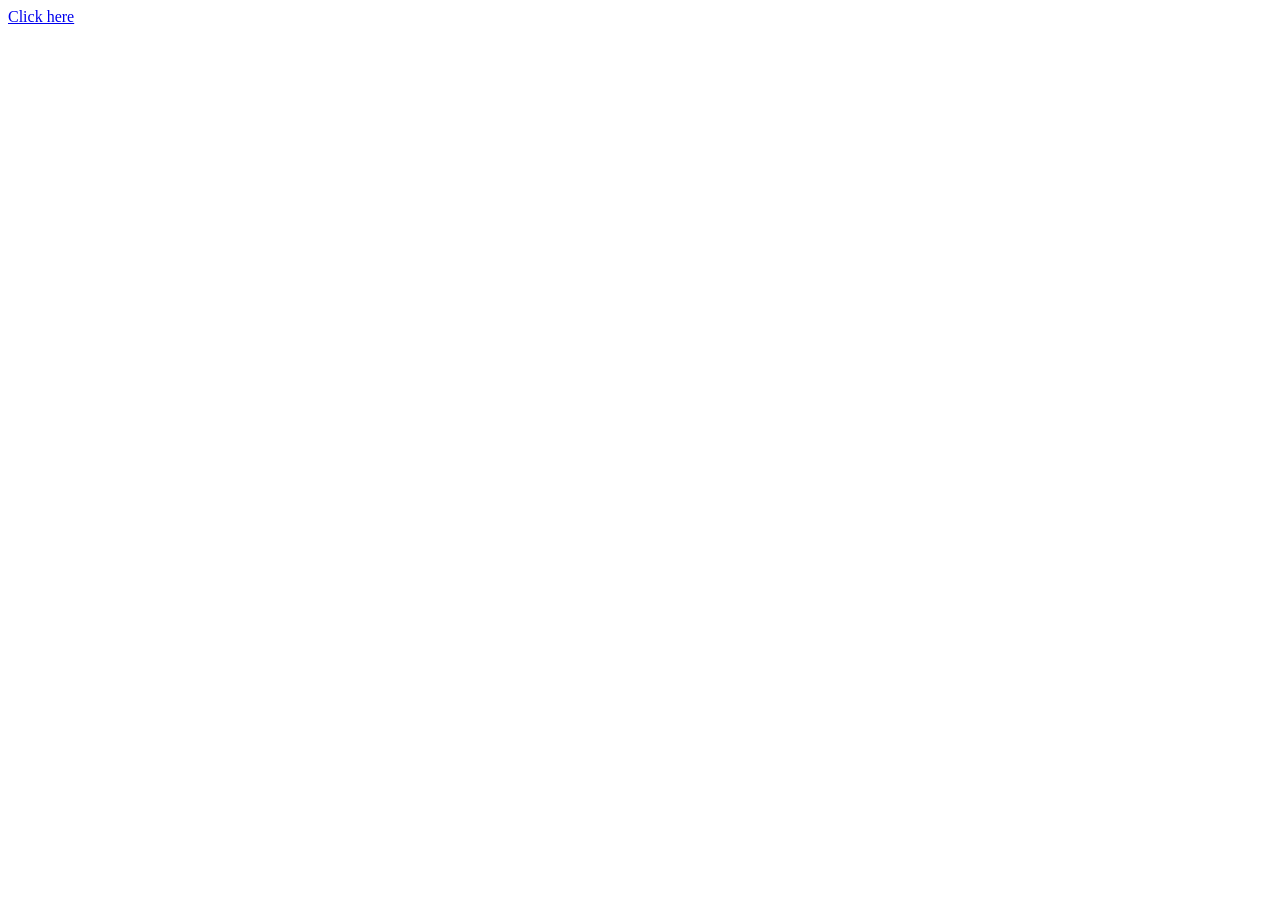
==== index.html @ 2fd54716 "trying to connect pages" ====
<!DOCTYPE html>
<html lang="en">
<head>
    <meta charset="UTF-8">
    <meta name="viewport" content="width=device-width, initial-scale=1.0">
    <title>Document</title>
</head>
<body>
    <a href="user/pet owner.html">Click here</a>
</body>
</html>
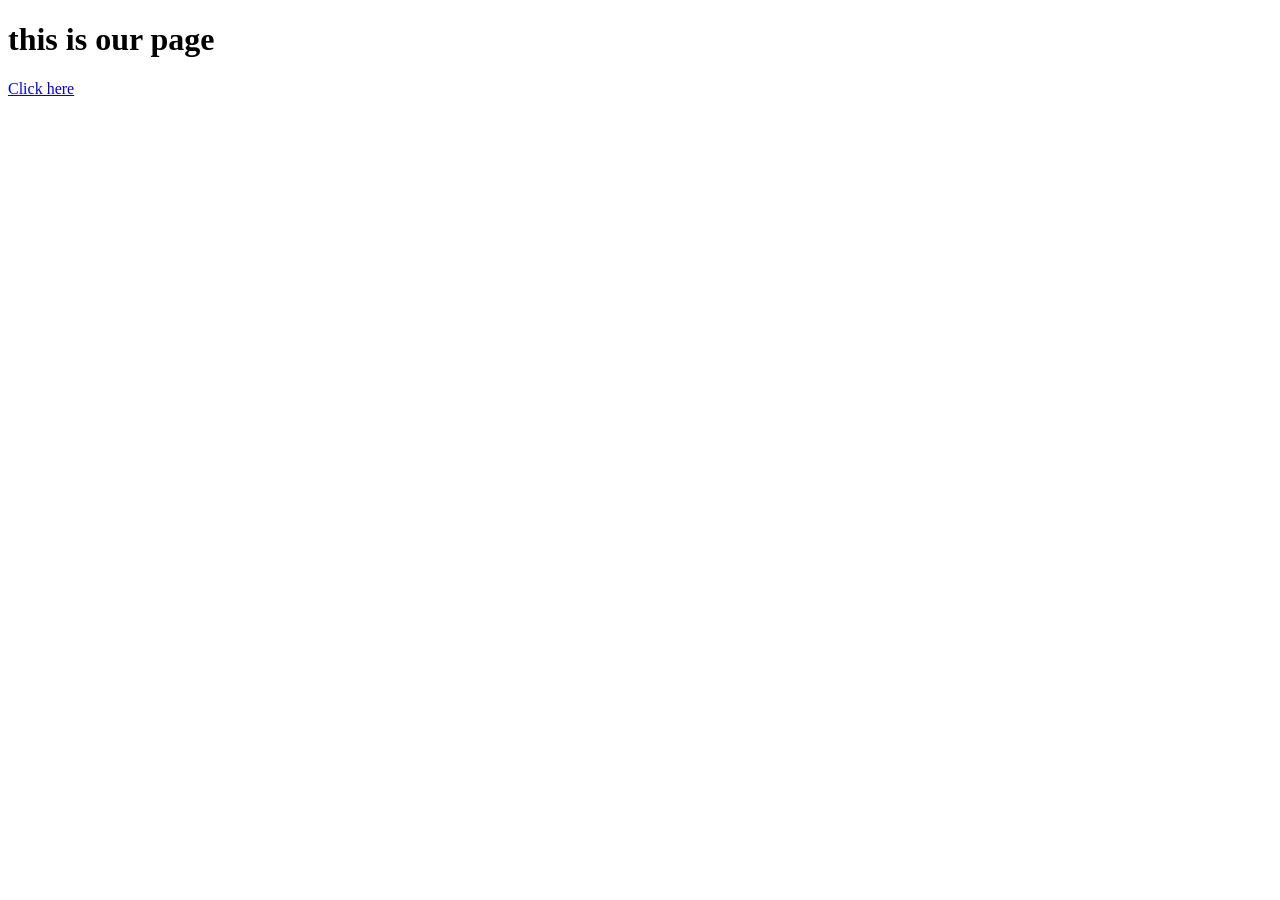
==== commit b8114710: "not deployed" ====
--- a/index.html
+++ b/index.html
@@ -6,6 +6,8 @@
     <title>Document</title>
 </head>
 <body>
+    <h1>this is our page
+    </h1>
     <a href="user/pet owner.html">Click here</a>
 </body>
 </html>
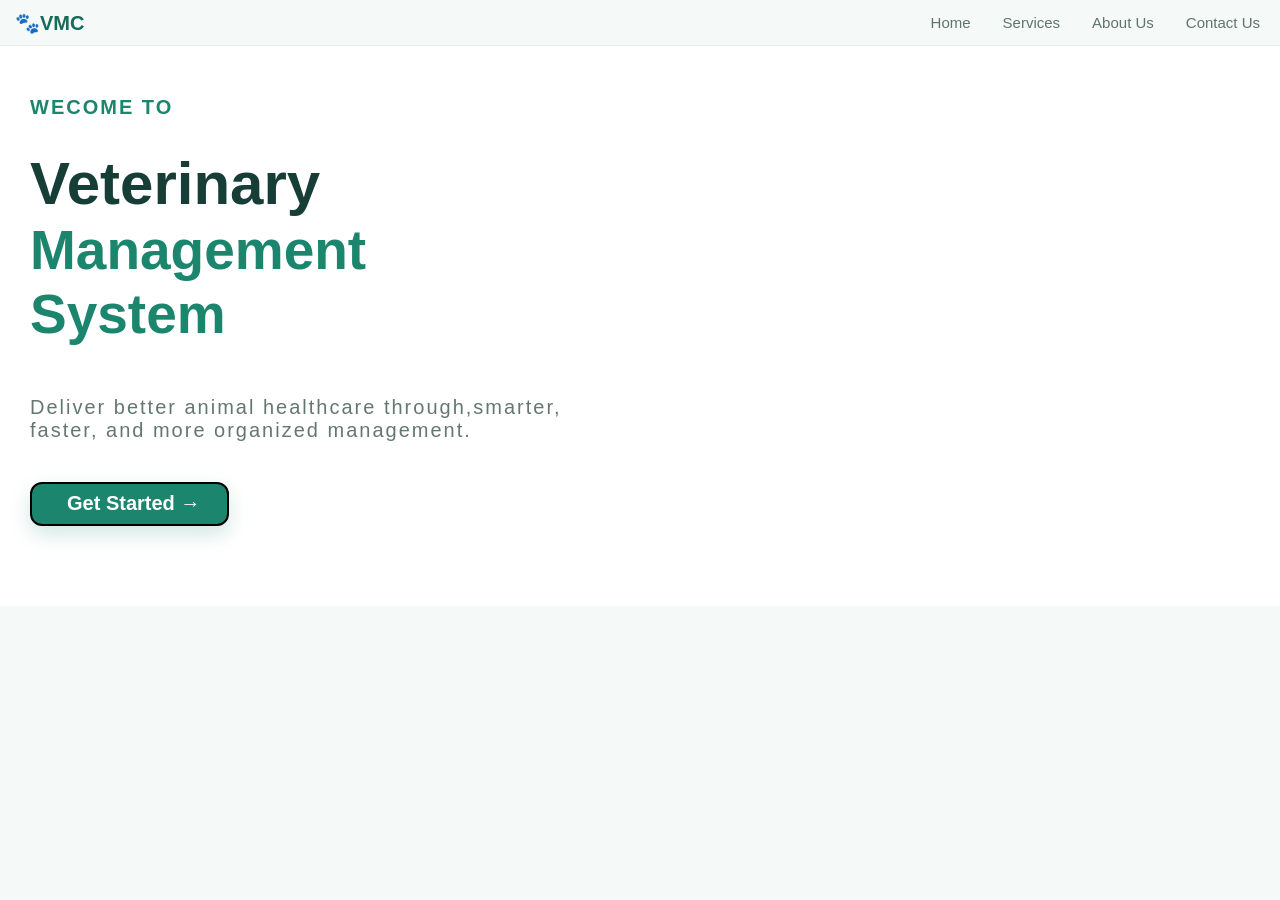
==== commit 0bd2909c: "adding everylink and also making landing page" ====
--- a/index.html
+++ b/index.html
@@ -3,11 +3,37 @@
 <head>
     <meta charset="UTF-8">
     <meta name="viewport" content="width=device-width, initial-scale=1.0">
-    <title>Document</title>
+    <title>Veterinary Management System</title>
+    <link rel="stylesheet" href="index.css">
 </head>
 <body>
-    <h1>this is our page
-    </h1>
-    <a href="user/pet owner.html">Click here</a>
+    <header id="navbar">
+        <div id="navlogo">🐾VMC</div>
+        <nav id="navitems">
+            <a href="#home">Home</a>
+            <a href="#feature">Services</a>
+            <a href="#aboutus">About Us</a>
+            <a href="#contactus">Contact Us</a>
+        </nav>
+    </header>   
+    <main>
+        <section id="section1">
+            <div id="rightside">
+                <p class="welcome">WECOME TO</p>
+                <h1>Veterinary</h1>
+                <p id="restvms">Management </p>
+                <p class="restvms">System </p>
+                <p class="description">Deliver better animal healthcare through,smarter,</p>
+                <p class="description">faster, and more organized management.</p>
+                <a href="auth/login.html" class="button1">Get Started →</a>
+            </div>
+
+            
+
+        </section>
+        <section id="section2">
+
+        </section>
+    </main> 
 </body>
 </html>
--- a/index.css
+++ b/index.css
@@ -0,0 +1,131 @@
+* {
+  margin: 0px;
+  padding: 0px;
+}
+body {
+  font-family: Arial, Helvetica, sans-serif;
+  background: #f5faf8;
+  color: #193b35;
+  min-height: 100vh;
+}
+/* navbar */
+#navbar {
+  width: 100%;
+  display: flex;
+  border-bottom: 1px solid #e5eeeb;
+  justify-content: space-between;
+  align-items: center;
+  height: 45px;
+}
+#navlogo {
+  font-size: 20px;
+  font-weight: 700;
+  color: #176b59;
+  padding-left: 15px;
+}
+#navitems {
+  display: flex;
+  display: flex;
+  gap: 32px;
+  padding-right: 20px;
+  a {
+    text-decoration: none;
+    color: #60736e;
+    font-size: 15px;
+    transition: 0.2s;
+    font-weight: 400;
+  }
+}
+#navitems a:hover {
+  color: #176b59;
+}
+/* lets do section 1 part */
+#section1 {
+  max-height: 600px;
+  width: 100%;
+  display: flex;
+    background-color: white;
+}
+#rightside {
+  width: 50%;
+  padding-left: 20px;
+  padding-top: 20px;
+}
+.welcome {
+  margin-top: 30px;
+  color: #1b856d;
+  font-size: 20px;
+  font-weight: 700;
+  letter-spacing: 2px;
+  margin-bottom: 30px;
+  margin-left: 10px;
+}
+#rightside h1 {
+  font-size: 60px;
+  font-weight: 700;
+  color: #163d36;
+  margin-left: 10px;
+}
+#restvms {
+  font-size: 55px;
+  color: #1b856d;
+  font-weight: 700;
+  margin-left: 10px;
+}
+.restvms {
+  font-size: 55px;
+  color: #1b856d;
+  font-weight: 700;
+  margin-bottom: 50px;
+  margin-left: 10px;
+}
+.description {
+  letter-spacing: 2px;
+  font-size: 20px;
+  color: #647772;
+  margin-left: 10px;
+}
+.button1 {
+  margin-top: 40px;
+  margin-left: 10px;
+  display: inline-block;
+  text-decoration: none;
+  height: 30px;
+  width: 160px;
+  padding-left: 35px;
+  padding-top: 8px;
+  padding-bottom: 2px;
+  border: 2px solid black;
+  background: #1b856d;
+  color: white;
+  font-size: 20px;
+  font-weight: 600;
+  border-radius: 12px;
+  box-shadow: 0 8px 20px rgba(27, 133, 109, 0.2);
+  transition: 0.25s;
+  margin-bottom: 80px;
+}
+.button1:hover {
+  background: #146b58;
+  transform: translateY(-2px);
+  box-shadow: 0 12px 25px rgba(27, 133, 109, 0.25);
+}
+
+
+
+
+
+
+
+
+
+
+
+
+#section2{
+  margin-top: 20px;
+   display: grid;
+  grid-template-columns: repeat(3, 1fr);
+  gap: 22px;
+
+}
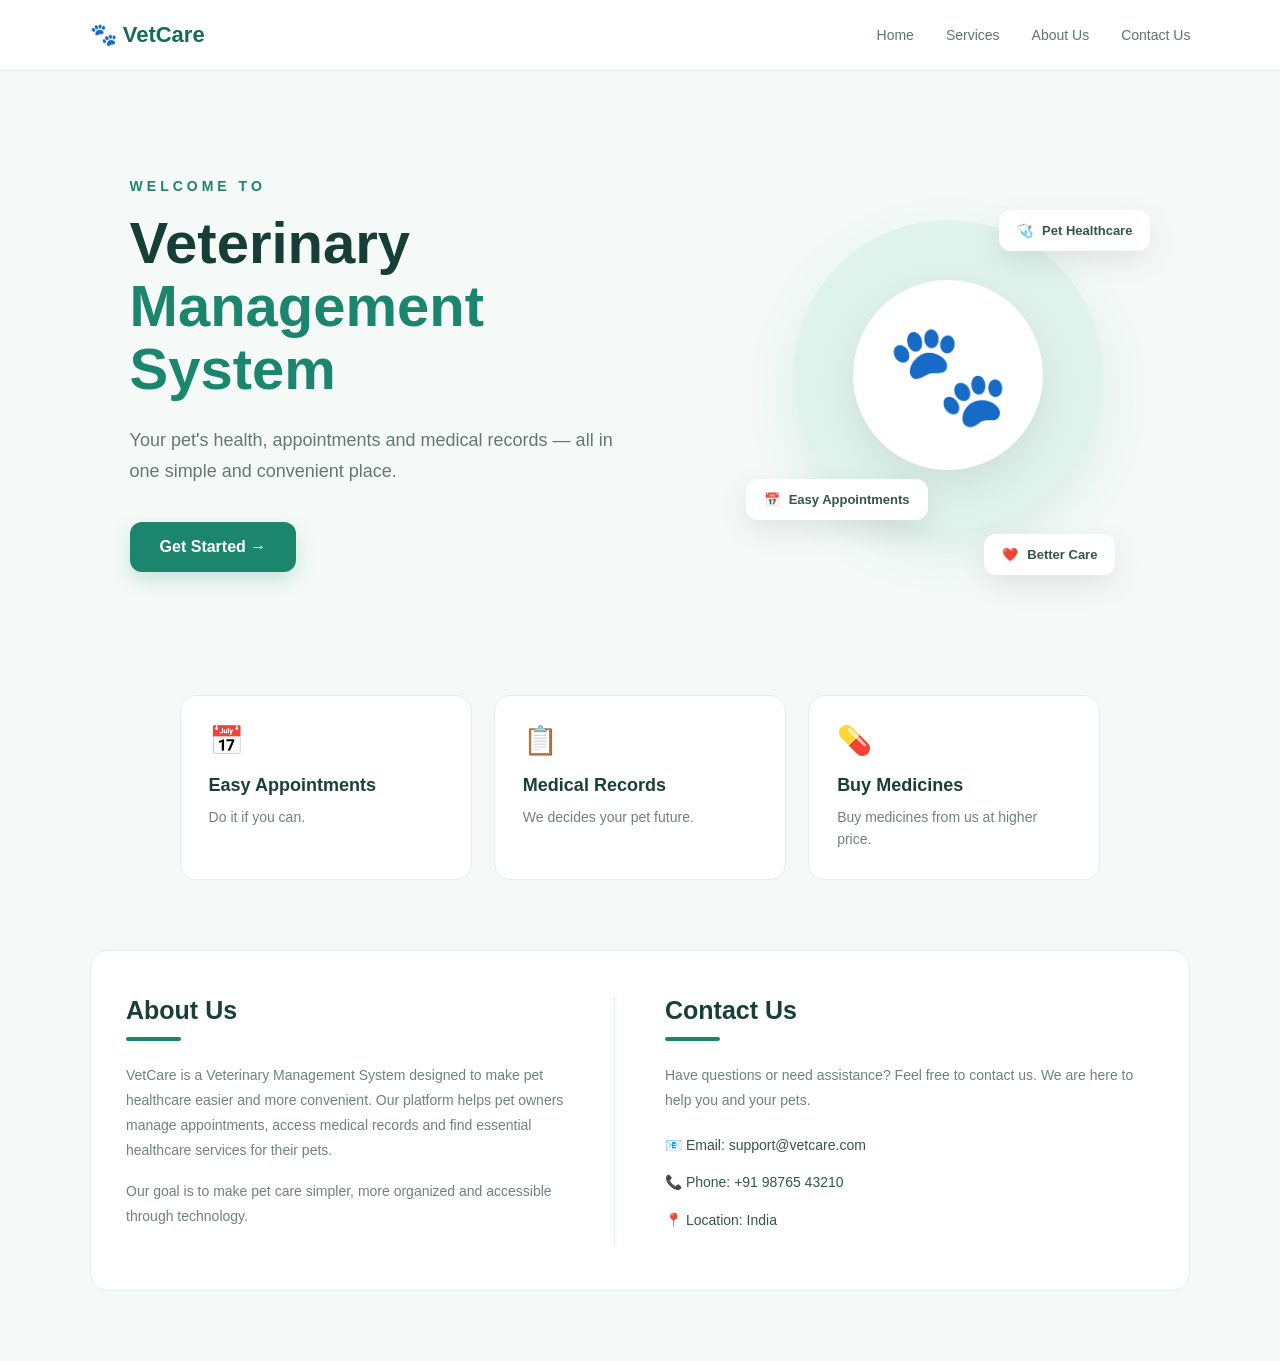
==== commit 5a3d50de: "loginpage and also connected with css v1.2" ====
--- a/index.html
+++ b/index.html
@@ -1,39 +1,106 @@
-<!DOCTYPE html>
+<!doctype html>
 <html lang="en">
-<head>
-    <meta charset="UTF-8">
-    <meta name="viewport" content="width=device-width, initial-scale=1.0">
+  <head>
+    <meta charset="UTF-8" />
+    <meta name="viewport" content="width=device-width, initial-scale=1.0" />
     <title>Veterinary Management System</title>
-    <link rel="stylesheet" href="index.css">
-</head>
-<body>
-    <header id="navbar">
-        <div id="navlogo">🐾VMC</div>
-        <nav id="navitems">
-            <a href="#home">Home</a>
-            <a href="#feature">Services</a>
-            <a href="#aboutus">About Us</a>
-            <a href="#contactus">Contact Us</a>
-        </nav>
-    </header>   
+    <link rel="stylesheet" href="index.css" />
+  </head>
+  <body>
+    <header class="navbar">
+      <div class="logo">🐾 VetCare</div>
+      <nav class="nav-links">
+        <a href="#Home">Home</a>
+        <a href="#feature">Services</a>
+        <a href="#aboutus">About Us</a>
+        <a href="#contactus">Contact Us</a>
+      </nav>
+    </header>
     <main>
-        <section id="section1">
-            <div id="rightside">
-                <p class="welcome">WECOME TO</p>
-                <h1>Veterinary</h1>
-                <p id="restvms">Management </p>
-                <p class="restvms">System </p>
-                <p class="description">Deliver better animal healthcare through,smarter,</p>
-                <p class="description">faster, and more organized management.</p>
-                <a href="auth/login.html" class="button1">Get Started →</a>
-            </div>
+      <section class="hero" id="Home">
+        <div class="hero-content">
+          <p class="welcome-text">WELCOME TO</p>
+          <h1>
+            Veterinary
+            <span> Management System </span>
+          </h1>
+          <p class="description">
+            Your pet's health, appointments and medical records — all in one
+            simple and convenient place.
+          </p>
+          <a href="auth/login.html" class="primary-button"> Get Started → </a>
+        </div>
+        <div class="hero-visual">
+          <div class="pet-circle">
+            <div class="paw">🐾</div>
+          </div>
+          <div class="floating-card card-one">
+            🩺
+            <span> Pet Healthcare </span>
+          </div>
+          <div class="floating-card card-two">
+            📅
+            <span> Easy Appointments </span>
+          </div>
+          <div class="floating-card card-three">
+            ❤️
+            <span> Better Care </span>
+          </div>
+        </div>
+      </section>
+      <section class="features" id="feature">
+        <div class="feature">
+          <div class="feature-icon">📅</div>
+          <h3>Easy Appointments</h3>
+          <p>Do it if you can.</p>
+        </div>
+        <div class="feature">
+          <div class="feature-icon">📋</div>
+          <h3>Medical Records</h3>
+          <p>We decides your pet future.</p>
+        </div>
+        <div class="feature">
+          <div class="feature-icon">💊</div>
+          <h3>Buy Medicines</h3>
+          <p>Buy medicines from us at higher price.</p>
+        </div>
+      </section>
+      <section class="info-section">
+        <!-- About Us -->
+        <div class="info-box" id="aboutus">
+          <h2>About Us</h2>
+          <div class="section-line"></div>
 
-            
+          <p>
+            VetCare is a Veterinary Management System designed to make pet
+            healthcare easier and more convenient. Our platform helps pet owners
+            manage appointments, access medical records and find essential
+            healthcare services for their pets.
+          </p>
 
-        </section>
-        <section id="section2">
+          <p>
+            Our goal is to make pet care simpler, more organized and accessible
+            through technology.
+          </p>
+        </div>
 
-        </section>
-    </main> 
-</body>
-</html>+        <!-- Contact Us -->
+        <div class="info-box" id="contactus">
+          <h2>Contact Us</h2>
+          <div class="section-line"></div>
+
+          <p>
+            Have questions or need assistance? Feel free to contact us. We are
+            here to help you and your pets.
+          </p>
+
+          <div class="contact-details">
+            <p>📧 Email: support@vetcare.com</p>
+            <p>📞 Phone: +91 98765 43210</p>
+            <p>📍 Location: India</p>
+          </div>
+        </div>
+      </section>
+    </main>
+  </body>
+</html>
--- a/index.css
+++ b/index.css
@@ -1,131 +1,403 @@
 * {
-  margin: 0px;
-  padding: 0px;
-}
+  margin: 0;
+  padding: 0;
+  box-sizing: border-box;
+}
+html {
+  scroll-behavior: smooth;
+  scroll-padding-top: 100px;
+}
+
 body {
   font-family: Arial, Helvetica, sans-serif;
   background: #f5faf8;
   color: #193b35;
   min-height: 100vh;
-}
-/* navbar */
-#navbar {
+  padding-top: 75px;
+}
+.navbar {
   width: 100%;
   display: flex;
+  justify-content: space-between;
+  align-items: center;
+  padding: 22px 7%;
+  background: #ffffff;
   border-bottom: 1px solid #e5eeeb;
-  justify-content: space-between;
-  align-items: center;
-  height: 45px;
-}
-#navlogo {
-  font-size: 20px;
+
+  position: fixed;
+  top: 0;
+  left: 0;
+  z-index: 1000;
+}
+.logo {
+  font-size: 22px;
   font-weight: 700;
   color: #176b59;
-  padding-left: 15px;
-}
-#navitems {
-  display: flex;
+}
+
+.nav-links {
   display: flex;
   gap: 32px;
-  padding-right: 20px;
-  a {
-    text-decoration: none;
-    color: #60736e;
-    font-size: 15px;
-    transition: 0.2s;
-    font-weight: 400;
-  }
-}
-#navitems a:hover {
+}
+
+.nav-links a {
+  text-decoration: none;
+  color: #60736e;
+  font-size: 14px;
+  transition: 0.2s;
+}
+
+.nav-links a:hover {
   color: #176b59;
 }
-/* lets do section 1 part */
-#section1 {
-  max-height: 600px;
-  width: 100%;
-  display: flex;
-    background-color: white;
-}
-#rightside {
-  width: 50%;
-  padding-left: 20px;
-  padding-top: 20px;
-}
-.welcome {
-  margin-top: 30px;
+
+.hero {
+  max-width: 1200px;
+  margin: auto;
+  min-height: 600px;
+  padding: 70px 7%;
+  display: flex;
+  align-items: center;
+  justify-content: space-between;
+  gap: 60px;
+}
+
+.hero-content {
+  max-width: 580px;
+}
+
+.welcome-text {
   color: #1b856d;
-  font-size: 20px;
+  font-size: 14px;
   font-weight: 700;
-  letter-spacing: 2px;
-  margin-bottom: 30px;
-  margin-left: 10px;
-}
-#rightside h1 {
-  font-size: 60px;
-  font-weight: 700;
+  letter-spacing: 4px;
+  margin-bottom: 18px;
+}
+
+.hero-content h1 {
+  font-size: 58px;
+  line-height: 1.08;
   color: #163d36;
-  margin-left: 10px;
-}
-#restvms {
-  font-size: 55px;
+  margin-bottom: 25px;
+}
+
+.hero-content h1 span {
+  display: block;
   color: #1b856d;
-  font-weight: 700;
-  margin-left: 10px;
-}
-.restvms {
-  font-size: 55px;
-  color: #1b856d;
-  font-weight: 700;
-  margin-bottom: 50px;
-  margin-left: 10px;
-}
+}
+
 .description {
-  letter-spacing: 2px;
-  font-size: 20px;
+  max-width: 500px;
+  font-size: 18px;
+  line-height: 1.7;
   color: #647772;
-  margin-left: 10px;
-}
-.button1 {
-  margin-top: 40px;
-  margin-left: 10px;
+  margin-bottom: 35px;
+}
+
+.primary-button {
   display: inline-block;
-  text-decoration: none;
-  height: 30px;
-  width: 160px;
-  padding-left: 35px;
-  padding-top: 8px;
-  padding-bottom: 2px;
-  border: 2px solid black;
+  padding: 16px 30px;
   background: #1b856d;
   color: white;
-  font-size: 20px;
+  text-decoration: none;
+  font-size: 16px;
   font-weight: 600;
   border-radius: 12px;
   box-shadow: 0 8px 20px rgba(27, 133, 109, 0.2);
   transition: 0.25s;
-  margin-bottom: 80px;
-}
-.button1:hover {
+}
+
+.primary-button:hover {
   background: #146b58;
   transform: translateY(-2px);
   box-shadow: 0 12px 25px rgba(27, 133, 109, 0.25);
 }
 
-
-
-
-
-
-
-
-
-
-
-
-#section2{
-  margin-top: 20px;
-   display: grid;
+.hero-visual {
+  position: relative;
+  width: 420px;
+  height: 420px;
+  display: flex;
+  justify-content: center;
+  align-items: center;
+}
+
+.pet-circle {
+  width: 310px;
+  height: 310px;
+  border-radius: 50%;
+  background: #dff2ec;
+  display: flex;
+  justify-content: center;
+  align-items: center;
+  box-shadow: 0 20px 50px rgba(27, 133, 109, 0.12);
+}
+
+.paw {
+  width: 190px;
+  height: 190px;
+  border-radius: 50%;
+  background: white;
+  display: flex;
+  align-items: center;
+  justify-content: center;
+  font-size: 100px;
+  box-shadow: 0 15px 40px rgba(0, 0, 0, 0.08);
+}
+
+.floating-card {
+  position: absolute;
+  background: white;
+  padding: 13px 18px;
+  border-radius: 12px;
+  box-shadow: 0 10px 30px rgba(0, 0, 0, 0.09);
+  display: flex;
+  align-items: center;
+  gap: 9px;
+  font-size: 13px;
+  font-weight: 600;
+  color: #36544d;
+}
+
+.card-one {
+  top: 45px;
+  right: 0;
+}
+
+.card-two {
+  bottom: 65px;
+  left: 0;
+}
+
+.card-three {
+  bottom: 10px;
+  right: 35px;
+}
+
+.features {
+  max-width: 1100px;
+  margin: 20px auto 70px;
+  padding: 0 7%;
+  display: grid;
   grid-template-columns: repeat(3, 1fr);
   gap: 22px;
-
-}
+}
+
+.feature {
+  background: white;
+  padding: 28px;
+  border-radius: 16px;
+  border: 1px solid #e4eeeb;
+  transition: 0.25s;
+}
+
+.feature:hover {
+  transform: translateY(-4px);
+  box-shadow: 0 10px 30px rgba(0, 0, 0, 0.06);
+}
+
+.feature-icon {
+  font-size: 28px;
+  margin-bottom: 18px;
+}
+
+.feature h3 {
+  font-size: 18px;
+  margin-bottom: 10px;
+  color: #193f37;
+}
+
+.feature p {
+  color: #71817d;
+  font-size: 14px;
+  line-height: 1.6;
+}
+
+.staff-section {
+  text-align: center;
+  padding: 30px 20px 45px;
+}
+
+.staff-section p {
+  color: #788782;
+  font-size: 14px;
+  margin-bottom: 12px;
+}
+
+.staff-links {
+  display: flex;
+  justify-content: center;
+  align-items: center;
+  gap: 14px;
+}
+
+.staff-links a {
+  color: #1b856d;
+  text-decoration: none;
+  font-size: 14px;
+  font-weight: 600;
+}
+
+.staff-links a:hover {
+  text-decoration: underline;
+}
+
+.staff-links span {
+  color: #b3c0bd;
+}
+
+footer {
+  text-align: center;
+  padding: 25px;
+  border-top: 1px solid #e5eeeb;
+  color: #8a9894;
+  font-size: 12px;
+  background: white;
+}
+
+@media (max-width: 900px) {
+  .nav-links {
+    display: none;
+  }
+  .hero {
+    flex-direction: column;
+    text-align: center;
+    padding-top: 55px;
+  }
+
+  .description {
+    margin-left: auto;
+    margin-right: auto;
+  }
+
+  .hero-visual {
+    width: 350px;
+    height: 350px;
+  }
+
+  .pet-circle {
+    width: 260px;
+    height: 260px;
+  }
+
+  .paw {
+    width: 160px;
+    height: 160px;
+    font-size: 80px;
+  }
+
+  .features {
+    grid-template-columns: 1fr;
+  }
+}
+
+@media (max-width: 600px) {
+  .navbar {
+    padding: 18px 5%;
+  }
+
+  .nav-links {
+    display: none;
+  }
+
+  .hero {
+    padding: 45px 5%;
+  }
+
+  .hero-content h1 {
+    font-size: 40px;
+  }
+
+  .description {
+    font-size: 16px;
+  }
+
+  .hero-visual {
+    width: 300px;
+    height: 300px;
+  }
+
+  .pet-circle {
+    width: 220px;
+    height: 220px;
+  }
+
+  .paw {
+    width: 135px;
+    height: 135px;
+    font-size: 65px;
+  }
+
+  .floating-card {
+    font-size: 11px;
+    padding: 10px 12px;
+  }
+}
+/* About Us and Contact Us Section */
+
+.info-section {
+  max-width: 1100px;
+  margin: 40px auto 70px;
+  padding: 45px 35px;
+  display: grid;
+  grid-template-columns: 1fr 1fr;
+  gap: 50px;
+  background: #ffffff;
+  border: 1px solid #e4eeeb;
+  border-radius: 18px;
+}
+
+.info-box {
+  text-align: left;
+}
+
+.info-box h2 {
+  font-size: 25px;
+  color: #193f37;
+  margin-bottom: 12px;
+}
+
+.section-line {
+  width: 55px;
+  height: 4px;
+  background: #1b856d;
+  border-radius: 5px;
+  margin-bottom: 22px;
+}
+
+.info-box p {
+  font-size: 14px;
+  line-height: 1.8;
+  color: #71817d;
+  margin-bottom: 15px;
+}
+
+.contact-details {
+  margin-top: 20px;
+}
+
+.contact-details p {
+  color: #36544d;
+  font-weight: 500;
+  margin-bottom: 12px;
+}
+.info-box:first-child {
+  border-right: 1px solid #e4eeeb;
+  padding-right: 35px;
+}
+/* Responsive Design */
+
+@media (max-width: 700px) {
+  .info-section {
+    grid-template-columns: 1fr;
+    gap: 35px;
+    margin: 25px 5% 50px;
+    padding: 30px 22px;
+  }
+  .info-box:first-child {
+    border-right: none;
+    border-bottom: 1px solid #e4eeeb;
+    padding-right: 0;
+    padding-bottom: 30px;
+  }
+}
